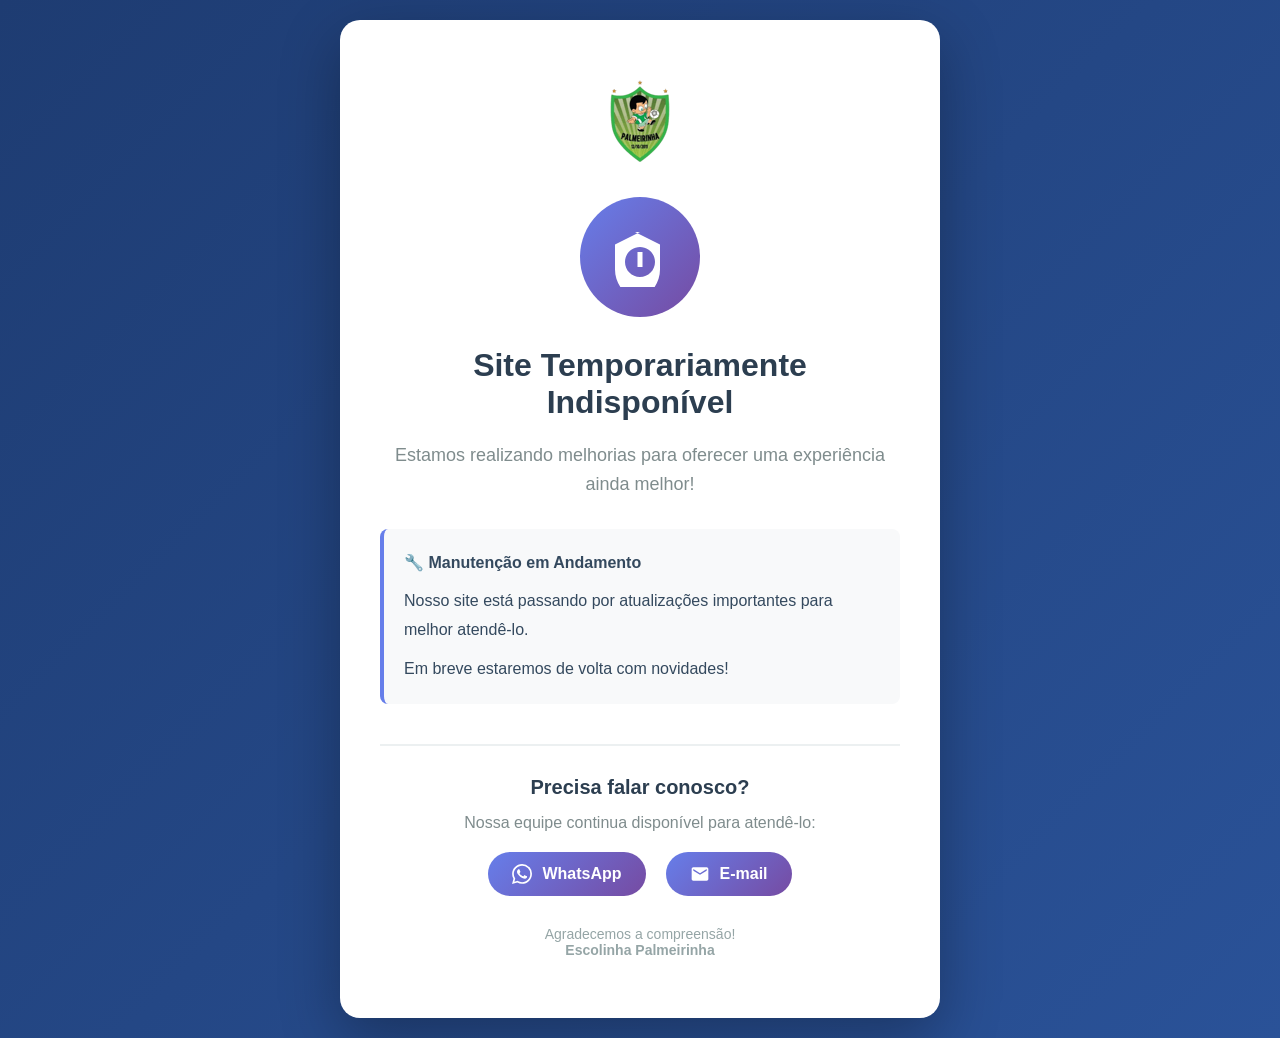
==== maintenance.html @ 50523e07 "Ativar modo de manutenção - Site temporariamente indisponível" ====
<!DOCTYPE html>
<html lang="pt-BR">
<head>
    <meta charset="UTF-8">
    <meta name="viewport" content="width=device-width, initial-scale=1.0">
    <title>Site em Manutenção - Escolinha Palmeirinha</title>
    <style>
        * {
            margin: 0;
            padding: 0;
            box-sizing: border-box;
        }

        body {
            font-family: 'Segoe UI', Tahoma, Geneva, Verdana, sans-serif;
            background: linear-gradient(135deg, #1e3c72 0%, #2a5298 100%);
            min-height: 100vh;
            display: flex;
            align-items: center;
            justify-content: center;
            padding: 20px;
        }

        .maintenance-container {
            background: white;
            border-radius: 20px;
            box-shadow: 0 20px 60px rgba(0, 0, 0, 0.3);
            max-width: 600px;
            width: 100%;
            padding: 60px 40px;
            text-align: center;
        }

        .logo {
            max-width: 200px;
            margin-bottom: 30px;
        }

        .icon {
            width: 120px;
            height: 120px;
            margin: 0 auto 30px;
            background: linear-gradient(135deg, #667eea 0%, #764ba2 100%);
            border-radius: 50%;
            display: flex;
            align-items: center;
            justify-content: center;
            animation: pulse 2s ease-in-out infinite;
        }

        @keyframes pulse {
            0%, 100% {
                transform: scale(1);
            }
            50% {
                transform: scale(1.05);
            }
        }

        .icon svg {
            width: 60px;
            height: 60px;
            fill: white;
        }

        h1 {
            color: #2c3e50;
            font-size: 32px;
            margin-bottom: 20px;
            font-weight: 700;
        }

        .subtitle {
            color: #7f8c8d;
            font-size: 18px;
            margin-bottom: 30px;
            line-height: 1.6;
        }

        .message {
            background: #f8f9fa;
            border-left: 4px solid #667eea;
            padding: 20px;
            margin: 30px 0;
            border-radius: 8px;
            text-align: left;
        }

        .message p {
            color: #34495e;
            line-height: 1.8;
            margin-bottom: 10px;
        }

        .message p:last-child {
            margin-bottom: 0;
        }

        .contact-info {
            margin-top: 40px;
            padding-top: 30px;
            border-top: 2px solid #ecf0f1;
        }

        .contact-info h3 {
            color: #2c3e50;
            font-size: 20px;
            margin-bottom: 15px;
        }

        .contact-links {
            display: flex;
            gap: 20px;
            justify-content: center;
            flex-wrap: wrap;
            margin-top: 20px;
        }

        .contact-btn {
            display: inline-flex;
            align-items: center;
            gap: 10px;
            padding: 12px 24px;
            background: linear-gradient(135deg, #667eea 0%, #764ba2 100%);
            color: white;
            text-decoration: none;
            border-radius: 50px;
            font-weight: 600;
            transition: transform 0.3s ease, box-shadow 0.3s ease;
        }

        .contact-btn:hover {
            transform: translateY(-2px);
            box-shadow: 0 10px 20px rgba(102, 126, 234, 0.4);
        }

        .contact-btn svg {
            width: 20px;
            height: 20px;
            fill: white;
        }

        .footer-text {
            margin-top: 30px;
            color: #95a5a6;
            font-size: 14px;
        }

        @media (max-width: 600px) {
            .maintenance-container {
                padding: 40px 30px;
            }

            h1 {
                font-size: 26px;
            }

            .subtitle {
                font-size: 16px;
            }

            .contact-links {
                flex-direction: column;
                align-items: center;
            }

            .contact-btn {
                width: 100%;
                justify-content: center;
            }
        }
    </style>
</head>
<body>
    <div class="maintenance-container">
        <img src="assets/logo.png" alt="Escolinha Palmeirinha" class="logo">
        
        <div class="icon">
            <svg viewBox="0 0 24 24" xmlns="http://www.w3.org/2000/svg">
                <path d="M12 2L2 7v10c0 5.55 3.84 10.74 9 12 5.16-1.26 9-6.45 9-12V7l-10-5zm0 18c-3.31 0-6-2.69-6-6s2.69-6 6-6 6 2.69 6 6-2.69 6-6 6zm-1-10v6h2v-6h-2z"/>
            </svg>
        </div>

        <h1>Site Temporariamente Indisponível</h1>
        <p class="subtitle">Estamos realizando melhorias para oferecer uma experiência ainda melhor!</p>

        <div class="message">
            <p><strong>🔧 Manutenção em Andamento</strong></p>
            <p>Nosso site está passando por atualizações importantes para melhor atendê-lo.</p>
            <p>Em breve estaremos de volta com novidades!</p>
        </div>

        <div class="contact-info">
            <h3>Precisa falar conosco?</h3>
            <p style="color: #7f8c8d; margin-bottom: 15px;">Nossa equipe continua disponível para atendê-lo:</p>
            
            <div class="contact-links">
                <a href="https://wa.me/5598988427847" target="_blank" class="contact-btn">
                    <svg viewBox="0 0 24 24" xmlns="http://www.w3.org/2000/svg">
                        <path d="M17.472 14.382c-.297-.149-1.758-.867-2.03-.967-.273-.099-.471-.148-.67.15-.197.297-.767.966-.94 1.164-.173.199-.347.223-.644.075-.297-.15-1.255-.463-2.39-1.475-.883-.788-1.48-1.761-1.653-2.059-.173-.297-.018-.458.13-.606.134-.133.298-.347.446-.52.149-.174.198-.298.298-.497.099-.198.05-.371-.025-.52-.075-.149-.669-1.612-.916-2.207-.242-.579-.487-.5-.669-.51-.173-.008-.371-.01-.57-.01-.198 0-.52.074-.792.372-.272.297-1.04 1.016-1.04 2.479 0 1.462 1.065 2.875 1.213 3.074.149.198 2.096 3.2 5.077 4.487.709.306 1.262.489 1.694.625.712.227 1.36.195 1.871.118.571-.085 1.758-.719 2.006-1.413.248-.694.248-1.289.173-1.413-.074-.124-.272-.198-.57-.347m-5.421 7.403h-.004a9.87 9.87 0 01-5.031-1.378l-.361-.214-3.741.982.998-3.648-.235-.374a9.86 9.86 0 01-1.51-5.26c.001-5.45 4.436-9.884 9.888-9.884 2.64 0 5.122 1.03 6.988 2.898a9.825 9.825 0 012.893 6.994c-.003 5.45-4.437 9.884-9.885 9.884m8.413-18.297A11.815 11.815 0 0012.05 0C5.495 0 .16 5.335.157 11.892c0 2.096.547 4.142 1.588 5.945L.057 24l6.305-1.654a11.882 11.882 0 005.683 1.448h.005c6.554 0 11.89-5.335 11.893-11.893A11.821 11.821 0 0020.885 3.488"/>
                    </svg>
                    WhatsApp
                </a>
                
                <a href="mailto:contato@escolinhapalmeirinha.com.br" class="contact-btn">
                    <svg viewBox="0 0 24 24" xmlns="http://www.w3.org/2000/svg">
                        <path d="M20 4H4c-1.1 0-1.99.9-1.99 2L2 18c0 1.1.9 2 2 2h16c1.1 0 2-.9 2-2V6c0-1.1-.9-2-2-2zm0 4l-8 5-8-5V6l8 5 8-5v2z"/>
                    </svg>
                    E-mail
                </a>
            </div>
        </div>

        <p class="footer-text">Agradecemos a compreensão!<br><strong>Escolinha Palmeirinha</strong></p>
    </div>
</body>
</html>
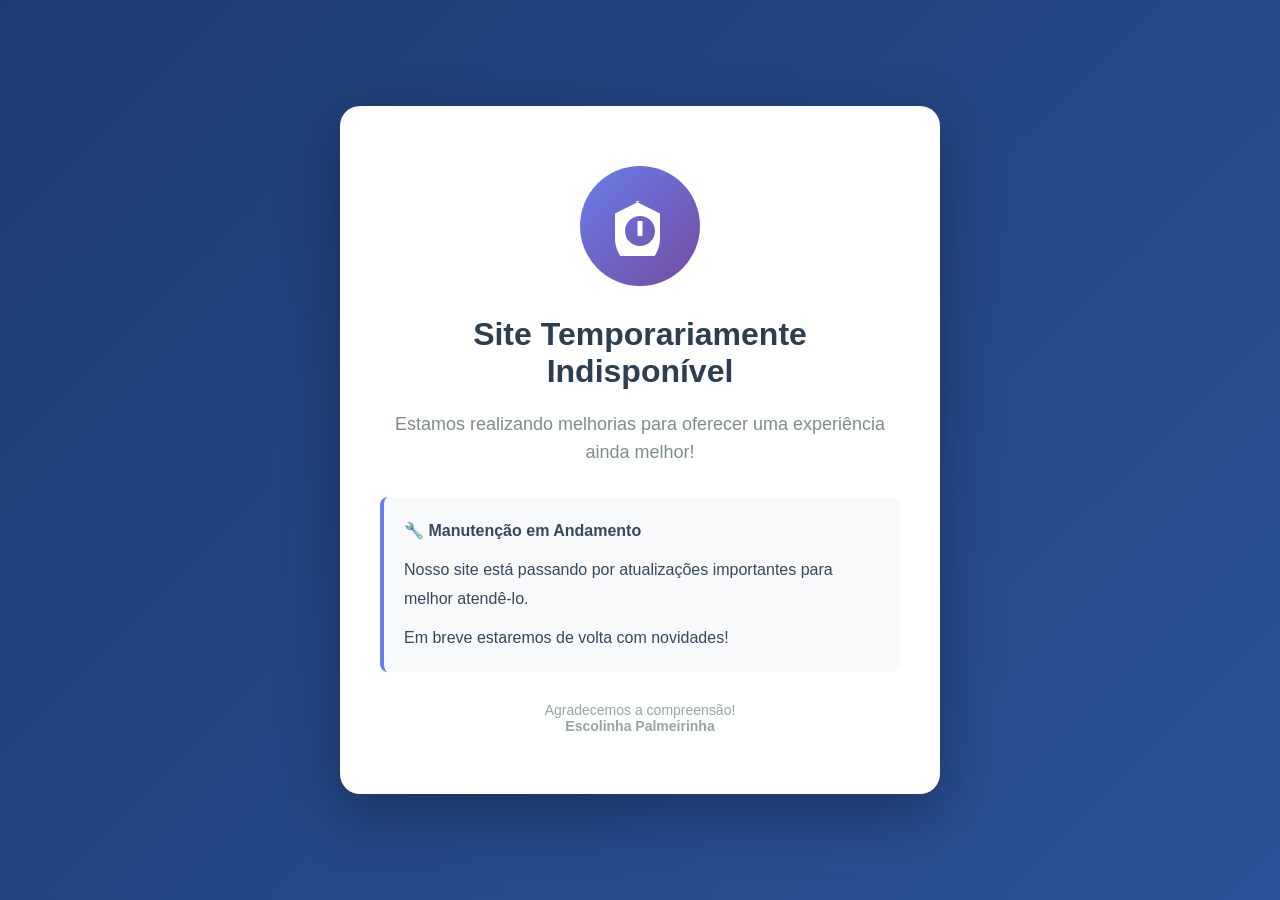
==== commit 89488fcc: "Remover logo e informações de contato da página de manutenção" ====
--- a/maintenance.html
+++ b/maintenance.html
@@ -173,8 +173,6 @@
 </head>
 <body>
     <div class="maintenance-container">
-        <img src="assets/logo.png" alt="Escolinha Palmeirinha" class="logo">
-        
         <div class="icon">
             <svg viewBox="0 0 24 24" xmlns="http://www.w3.org/2000/svg">
                 <path d="M12 2L2 7v10c0 5.55 3.84 10.74 9 12 5.16-1.26 9-6.45 9-12V7l-10-5zm0 18c-3.31 0-6-2.69-6-6s2.69-6 6-6 6 2.69 6 6-2.69 6-6 6zm-1-10v6h2v-6h-2z"/>
@@ -190,27 +188,6 @@
             <p>Em breve estaremos de volta com novidades!</p>
         </div>
 
-        <div class="contact-info">
-            <h3>Precisa falar conosco?</h3>
-            <p style="color: #7f8c8d; margin-bottom: 15px;">Nossa equipe continua disponível para atendê-lo:</p>
-            
-            <div class="contact-links">
-                <a href="https://wa.me/5598988427847" target="_blank" class="contact-btn">
-                    <svg viewBox="0 0 24 24" xmlns="http://www.w3.org/2000/svg">
-                        <path d="M17.472 14.382c-.297-.149-1.758-.867-2.03-.967-.273-.099-.471-.148-.67.15-.197.297-.767.966-.94 1.164-.173.199-.347.223-.644.075-.297-.15-1.255-.463-2.39-1.475-.883-.788-1.48-1.761-1.653-2.059-.173-.297-.018-.458.13-.606.134-.133.298-.347.446-.52.149-.174.198-.298.298-.497.099-.198.05-.371-.025-.52-.075-.149-.669-1.612-.916-2.207-.242-.579-.487-.5-.669-.51-.173-.008-.371-.01-.57-.01-.198 0-.52.074-.792.372-.272.297-1.04 1.016-1.04 2.479 0 1.462 1.065 2.875 1.213 3.074.149.198 2.096 3.2 5.077 4.487.709.306 1.262.489 1.694.625.712.227 1.36.195 1.871.118.571-.085 1.758-.719 2.006-1.413.248-.694.248-1.289.173-1.413-.074-.124-.272-.198-.57-.347m-5.421 7.403h-.004a9.87 9.87 0 01-5.031-1.378l-.361-.214-3.741.982.998-3.648-.235-.374a9.86 9.86 0 01-1.51-5.26c.001-5.45 4.436-9.884 9.888-9.884 2.64 0 5.122 1.03 6.988 2.898a9.825 9.825 0 012.893 6.994c-.003 5.45-4.437 9.884-9.885 9.884m8.413-18.297A11.815 11.815 0 0012.05 0C5.495 0 .16 5.335.157 11.892c0 2.096.547 4.142 1.588 5.945L.057 24l6.305-1.654a11.882 11.882 0 005.683 1.448h.005c6.554 0 11.89-5.335 11.893-11.893A11.821 11.821 0 0020.885 3.488"/>
-                    </svg>
-                    WhatsApp
-                </a>
-                
-                <a href="mailto:contato@escolinhapalmeirinha.com.br" class="contact-btn">
-                    <svg viewBox="0 0 24 24" xmlns="http://www.w3.org/2000/svg">
-                        <path d="M20 4H4c-1.1 0-1.99.9-1.99 2L2 18c0 1.1.9 2 2 2h16c1.1 0 2-.9 2-2V6c0-1.1-.9-2-2-2zm0 4l-8 5-8-5V6l8 5 8-5v2z"/>
-                    </svg>
-                    E-mail
-                </a>
-            </div>
-        </div>
-
         <p class="footer-text">Agradecemos a compreensão!<br><strong>Escolinha Palmeirinha</strong></p>
     </div>
 </body>
